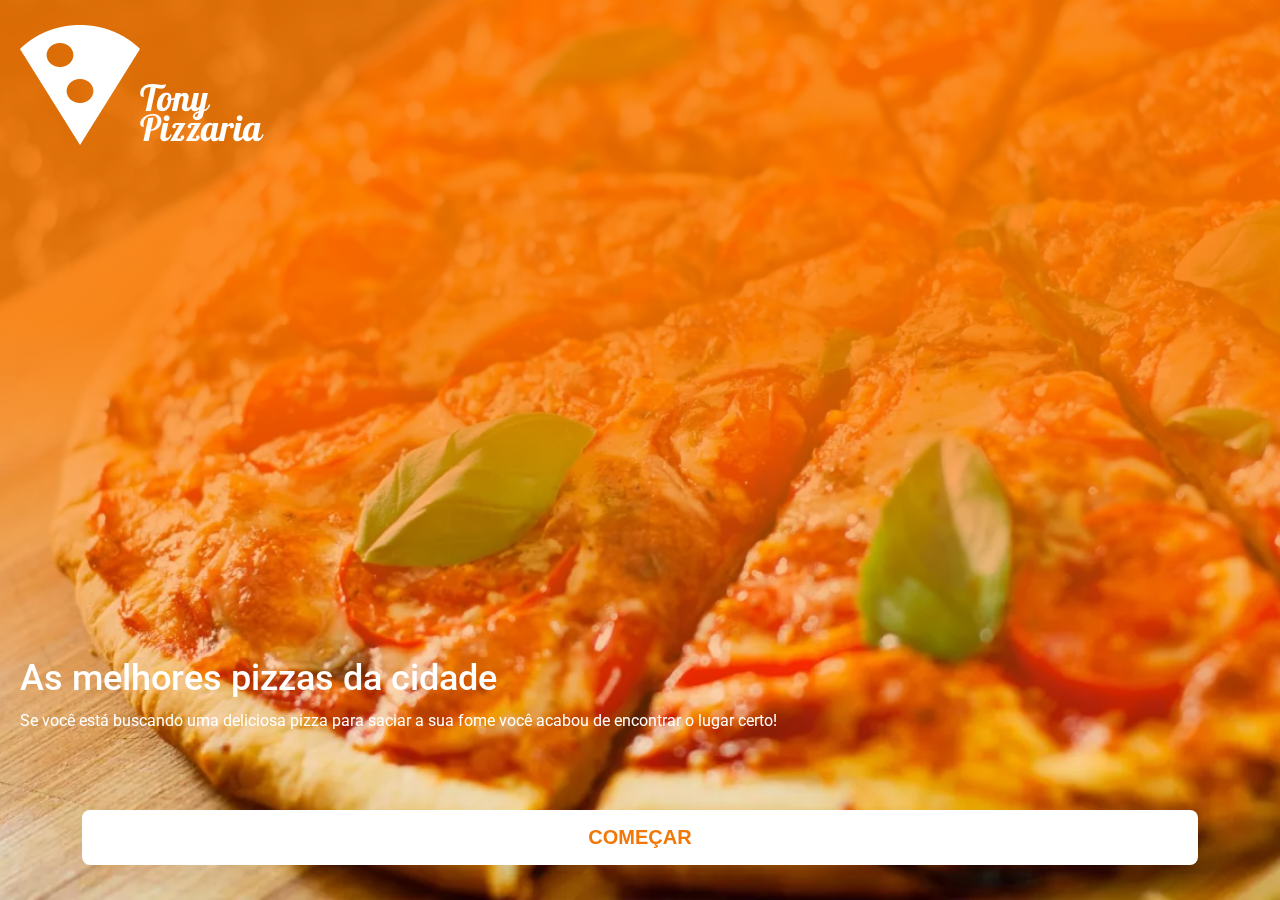
==== index.html @ 125c14b7 "Início e Home finalizados" ====
<!DOCTYPE html>
<html lang="pt-br">
<head>
    <meta charset="UTF-8">
    <meta name="viewport" content="width=device-width, initial-scale=1.0">
    <link rel="preconnect" href="https://fonts.googleapis.com">
    <link rel="preconnect" href="https://fonts.gstatic.com" crossorigin>
    <link href="https://fonts.googleapis.com/css2?family=Roboto:wght@100;300;400;500;700&display=swap" rel="stylesheet">
    <link rel="stylesheet" href="./assets/css/reset.css">
    <link rel="stylesheet" href="./assets/css/root.css">
    <link rel="stylesheet" href="./assets/css/pizza-background.css">
    <link rel="stylesheet" href="./assets/css/style.css">
    <link rel="stylesheet" href="./assets/css/button.css">
    <title>Tony Pizzaria</title>
</head>
<body>
    <header>
        <img src="./assets/img/logo.webp" alt="Tony Pizzaria Logo">
    </header>
    <main>
        <h1> As melhores pizzas da cidade </h1>
        <p> Se você está buscando uma deliciosa pizza para saciar a sua fome você acabou de encontrar o lugar certo! </p>
    </main>
    <footer>
        <button class="botao">
            <a href="./assets/pages/login.html">
                Começar
            </a>
        </button>
    </footer>
</body>
</html>
---- assets/css/root.css ----
:root{
    --laranja: #F27706;
    --branco: #ffffff;
    --verde: #199570;
    --vermelho: #F93030;
    --gradiente-laranja: linear-gradient(180deg, rgba(252,121,0,0.85) 35%, rgba(252,121,0,0) 100%);
    --fonte-principal: 'Roboto', sans-serif;
}
---- assets/css/pizza-background.css ----
body{
    background-image: url(../img/background.webp);
    background-repeat: no-repeat;
    background-size: cover;
    background-position: center;
    height: 100vh;
}

body::after{
    content: '';
    display: block;
    position: fixed;
    background: var(--gradiente-laranja);
    inset: 0;
    margin: auto;
    pointer-events: none;
    z-index: -1;
}
---- assets/css/style.css ----
body{
    display: grid;
    grid-template-rows: 150px 1fr 15vh;
    padding: 25px 20px 35px 20px;
    font-family: var(--fonte-principal);
}

main{
    display: flex;
    flex-direction: column;
    justify-content: end;
    color: var(--branco);
    gap: 12px;
}

main h1{
    font-weight: 500;
    font-size: 2.25rem;
    width: 70%;
}

main p{
    font-weight: 400;
    font-size: 1rem;
}

footer{
    display: flex;
    align-items: end;
    justify-content: center;
}
---- assets/css/button.css ----
.botao{
    width: 90%;
    padding-block: 16px;
    background-color: var(--branco);
    border-radius: 8px;
    color: var(--laranja);
    text-transform: uppercase;
    font-weight: 700;
    font-size: 1.25rem;
}

.botao-verde{
    background-color: var(--verde);
}

.botao-vermelho{
    background-color: var(--vermelho);
}
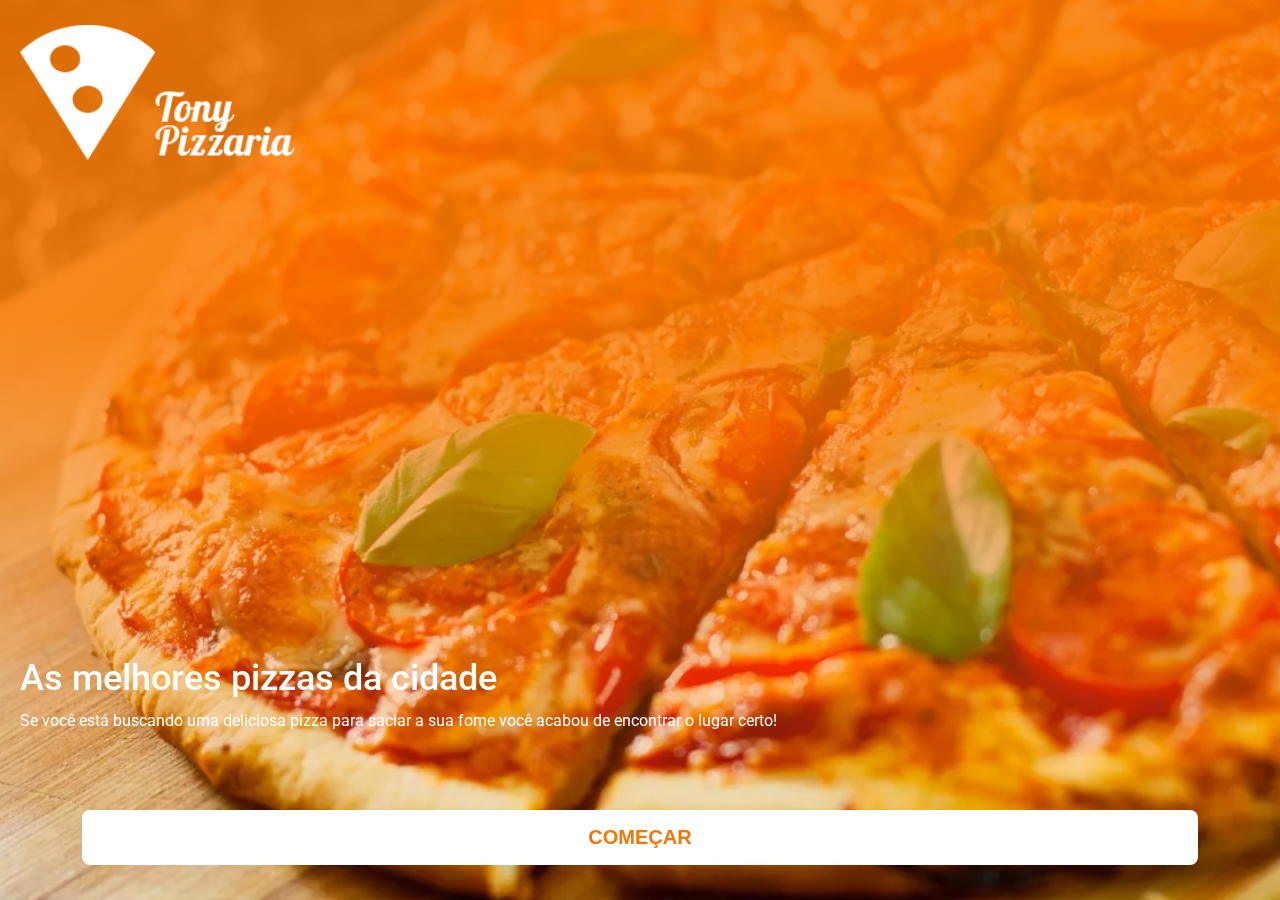
==== commit f7580719: "Continuando" ====
--- a/index.html
+++ b/index.html
@@ -9,8 +9,8 @@
     <link rel="stylesheet" href="./assets/css/reset.css">
     <link rel="stylesheet" href="./assets/css/root.css">
     <link rel="stylesheet" href="./assets/css/pizza-background.css">
+    <link rel="stylesheet" href="./assets/css/button.css">
     <link rel="stylesheet" href="./assets/css/style.css">
-    <link rel="stylesheet" href="./assets/css/button.css">
     <title>Tony Pizzaria</title>
 </head>
 <body>
--- a/assets/css/style.css
+++ b/assets/css/style.css
@@ -1,8 +1,12 @@
 body{
     display: grid;
-    grid-template-rows: 150px 1fr 15vh;
+    grid-template-rows: auto 1fr 15vh;
     padding: 25px 20px 35px 20px;
     font-family: var(--fonte-principal);
+}
+
+header img{
+    height: 15vh;
 }
 
 main{
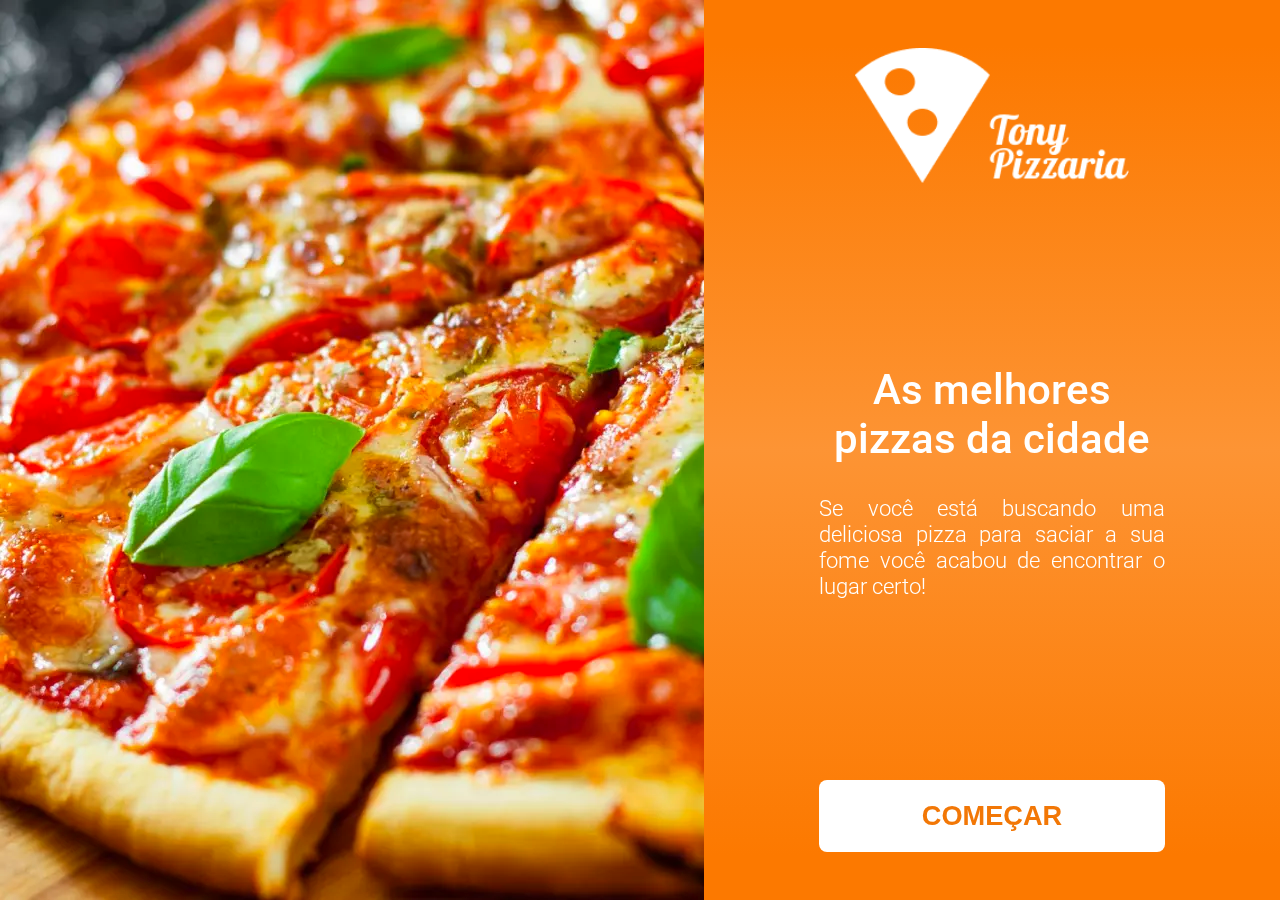
==== commit 3e847662: "Ajustes" ====
--- a/index.html
+++ b/index.html
@@ -11,6 +11,7 @@
     <link rel="stylesheet" href="./assets/css/pizza-background.css">
     <link rel="stylesheet" href="./assets/css/button.css">
     <link rel="stylesheet" href="./assets/css/style.css">
+    <link rel="shortcut icon" href="./assets/img/favicon.ico" type="image/x-icon">
     <title>Tony Pizzaria</title>
 </head>
 <body>
--- a/assets/css/root.css
+++ b/assets/css/root.css
@@ -2,7 +2,15 @@
     --laranja: #F27706;
     --branco: #ffffff;
     --verde: #199570;
+    --verde-claro: #23CB98;
     --vermelho: #F93030;
+    --vermelho-hover: #fc3838;
+    --cinza: #999999;
+    --cinza-claro: #F5F5F5;
+    --cinza-comentario: #AEA6A6;
+    --cinza-usuario: #C4C4C4;
+    --bege: #F4E2D1;
     --gradiente-laranja: linear-gradient(180deg, rgba(252,121,0,0.85) 35%, rgba(252,121,0,0) 100%);
+    --gradiente-laranja-desktop: linear-gradient(180deg, rgba(252,121,0,1) 5%, rgba(255,153,60,0.85) 50%, rgba(252,121,0,1) 95%);
     --fonte-principal: 'Roboto', sans-serif;
 }--- a/assets/css/pizza-background.css
+++ b/assets/css/pizza-background.css
@@ -1,9 +1,11 @@
 body{
+    background-color: var(--laranja);
     background-image: url(../img/background.webp);
     background-repeat: no-repeat;
     background-size: cover;
     background-position: center;
-    height: 100vh;
+    background-attachment: fixed;
+    min-height: 100vh;
 }
 
 body::after{
@@ -16,3 +18,26 @@
     pointer-events: none;
     z-index: -1;
 }
+
+@media (min-width: 1200px) {
+    
+    body{
+        padding: 0 0 0 55%;
+        background-size: contain;
+        background-position: left;
+        background-image: var(--gradiente-laranja-desktop);
+        place-items: center right;
+    }
+
+    body::after{
+        background-image: url(../img/background-desktop.webp);
+        background-size: cover;
+        width: 55%;
+        inset: auto;
+        left: 0;
+        top: 0;
+        bottom: 0;
+        filter: saturate(1.2);
+    }
+
+}--- a/assets/css/button.css
+++ b/assets/css/button.css
@@ -1,18 +1,60 @@
 .botao{
     width: 90%;
-    padding-block: 16px;
+    padding-block: 1rem;
     background-color: var(--branco);
-    border-radius: 8px;
+    border-radius: 0.5rem;
     color: var(--laranja);
     text-transform: uppercase;
     font-weight: 700;
     font-size: 1.25rem;
 }
 
+.botao a{
+    width: 100%;
+    height: 100%;
+}
+
 .botao-verde{
     background-color: var(--verde);
+    color: var(--branco);
+    font-size: 1rem;
+    font-weight: 500;
 }
 
 .botao-vermelho{
     background-color: var(--vermelho);
+    color: var(--branco);
+    display: flex;
+    align-items: center;
+    padding-left: 1rem;
+    gap: 0.75rem;
+    font-size: 1rem;
+    font-weight: 500;
+}
+
+.botao-vermelho img{
+    width: 1.5rem;
+    height: 1.5rem;
+}
+
+@media (min-width: 1200px) {
+    
+    .botao{
+        width: 100%;
+        padding-block: 1.25rem;
+        font-size: 1.7rem;
+    }    
+    
+    .botao-verde{
+        padding-block: 1rem;
+        font-size: 1rem;
+        width: 90%;
+    }
+
+    .botao-vermelho{
+        padding-block: 1rem;
+        font-size: 1rem;
+        width: 60%;
+    }
+
 }--- a/assets/css/style.css
+++ b/assets/css/style.css
@@ -1,12 +1,13 @@
 body{
     display: grid;
     grid-template-rows: auto 1fr 15vh;
-    padding: 25px 20px 35px 20px;
+    padding: 1.5625rem 1.25rem 2.1875rem 1.25rem;
     font-family: var(--fonte-principal);
 }
 
 header img{
     height: 15vh;
+    max-width: 80vw;
 }
 
 main{
@@ -32,4 +33,45 @@
     display: flex;
     align-items: end;
     justify-content: center;
+}
+
+@media (min-width: 1200px) {
+    
+    body{
+        grid-template-rows: auto 1fr auto;
+        padding: 3rem 0 3rem 0;
+    }
+
+    header, main, footer{
+        width: 45vw;
+        padding: 0 9vw;
+    }
+
+    header{
+        display: flex;
+        align-items: center;
+        justify-content: center;
+    }
+
+    main{
+        gap: 2rem;
+        align-items: center;
+    }
+
+    main h1{
+        font-size: 2.6rem;
+        width: 100%;
+        text-align: center;
+    }
+    
+    main p{
+        font-weight: 300;
+        font-size: 1.4rem;
+        text-align: justify;
+    }
+    
+    footer{
+        place-self: center end;
+    }
+
 }